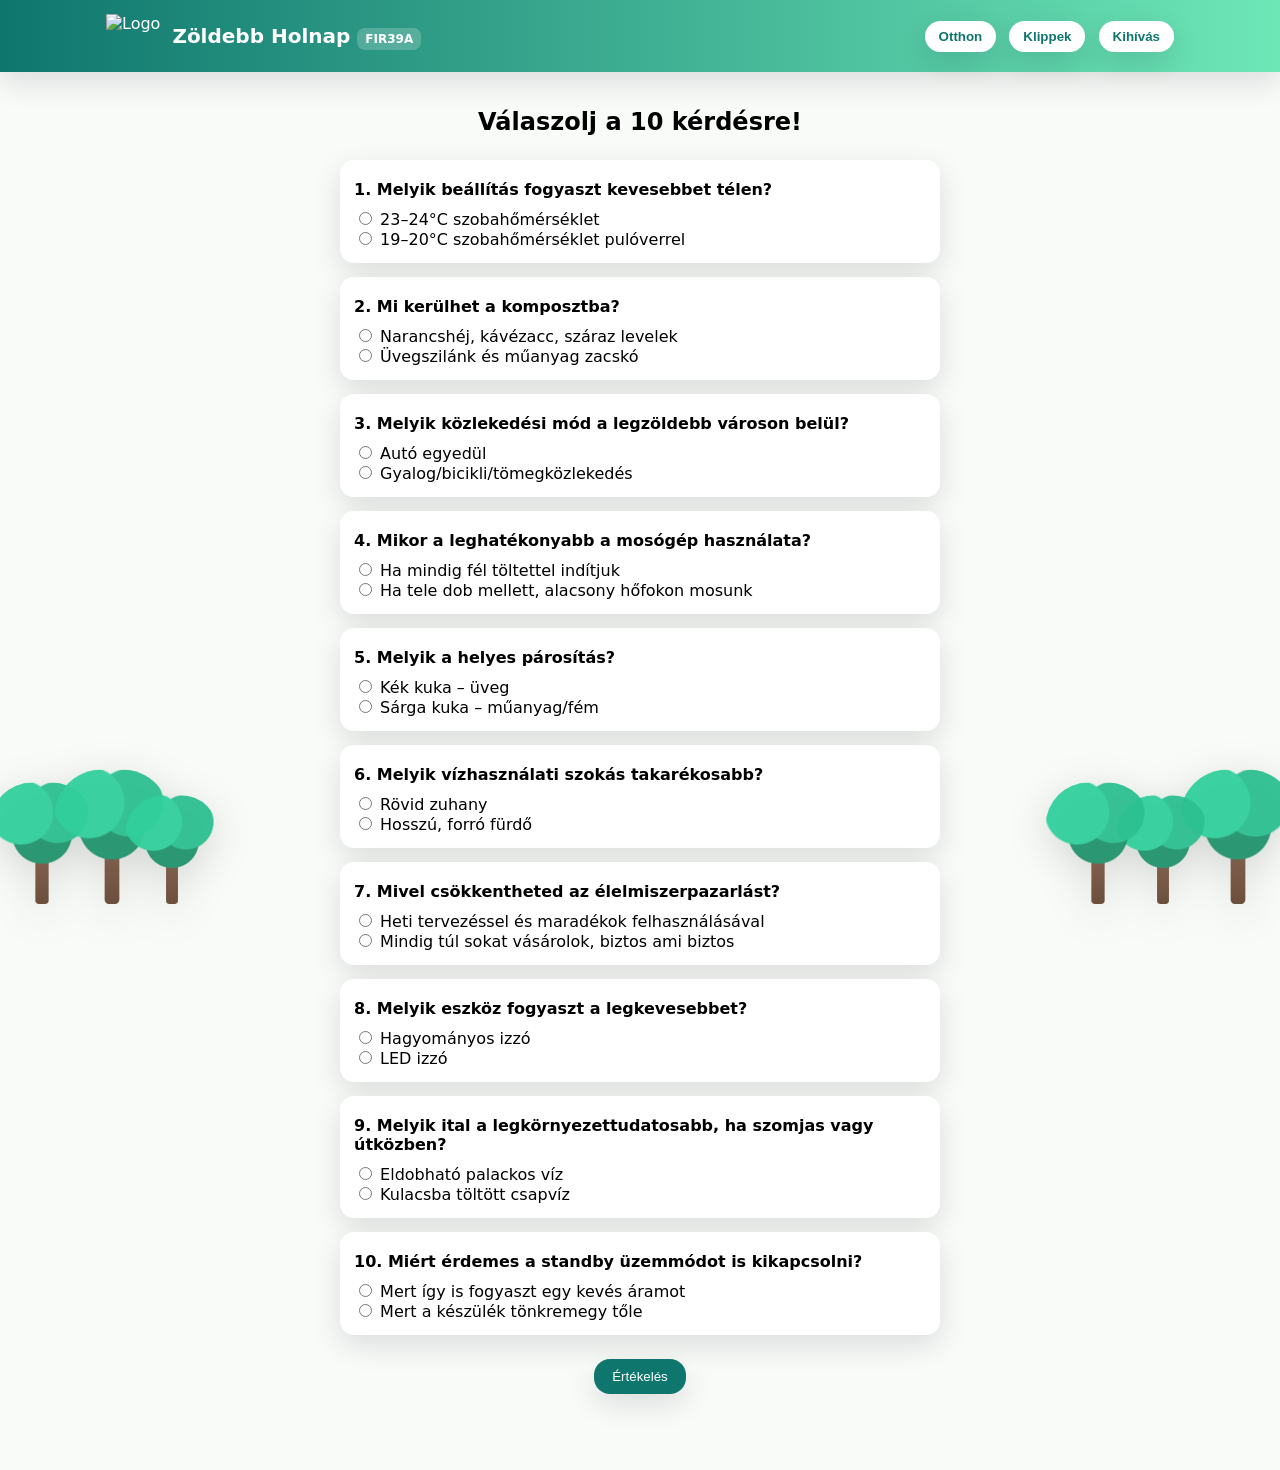
==== quiz.html @ bc2c3e6f "Add files via upload" ====
<!DOCTYPE html>
<html lang="hu">
<head>
  <meta charset="UTF-8">
  <meta name="viewport" content="width=device-width, initial-scale=1.0">
  <title>Kihívás – Zöldebb Holnap</title>
  <link rel="stylesheet" href="index.css">
</head>
<body>

<div class="bg-decor left">
  <div class="tree t1" style="left:20px;">
    <div class="trunk"></div><div class="crown"></div>
  </div>
  <div class="tree t2" style="left:90px;">
    <div class="trunk"></div><div class="crown"></div>
  </div>
  <div class="tree t3" style="left:150px;">
    <div class="trunk"></div><div class="crown"></div>
  </div>
</div>

<div class="bg-decor right">
  <div class="tree t2" style="right:20px;">
    <div class="trunk"></div><div class="crown"></div>
  </div>
  <div class="tree t3" style="right:95px;">
    <div class="trunk"></div><div class="crown"></div>
  </div>
  <div class="tree t1" style="right:160px;">
    <div class="trunk"></div><div class="crown"></div>
  </div>
</div>
<header>
  <div class="nav">
    <div class="logo">
      <img src="images/hero.svg" alt="Logo">
      <h1>Zöldebb Holnap <span class="badge">FIR39A</span></h1>
    </div>
    <nav>
      <a href="index.html"><button class="btn">Otthon</button></a>
      <a href="videos.html"><button class="btn">Klippek</button></a>
      <a href="quiz.html"><button class="btn">Kihívás</button></a>
    </nav>
  </div>
</header>

<main class="container quiz-wrap">
  <form class="quiz" id="quizForm">
    <h2 class="center">Válaszolj a 10 kérdésre!</h2>

    <div class="q">
      <h4>1. Melyik beállítás fogyaszt kevesebbet télen?</h4>
      <label><input type="radio" name="q1" value="a"> 23–24°C szobahőmérséklet</label><br>
      <label><input type="radio" name="q1" value="b"> 19–20°C szobahőmérséklet pulóverrel</label>
    </div>

    <div class="q">
      <h4>2. Mi kerülhet a komposztba?</h4>
      <label><input type="radio" name="q2" value="a"> Narancshéj, kávézacc, száraz levelek</label><br>
      <label><input type="radio" name="q2" value="b"> Üvegszilánk és műanyag zacskó</label>
    </div>

    <div class="q">
      <h4>3. Melyik közlekedési mód a legzöldebb városon belül?</h4>
      <label><input type="radio" name="q3" value="a"> Autó egyedül</label><br>
      <label><input type="radio" name="q3" value="b"> Gyalog/bicikli/tömegközlekedés</label>
    </div>

    <div class="q">
      <h4>4. Mikor a leghatékonyabb a mosógép használata?</h4>
      <label><input type="radio" name="q4" value="a"> Ha mindig fél töltettel indítjuk</label><br>
      <label><input type="radio" name="q4" value="b"> Ha tele dob mellett, alacsony hőfokon mosunk</label>
    </div>

    <div class="q">
      <h4>5. Melyik a helyes párosítás?</h4>
      <label><input type="radio" name="q5" value="a"> Kék kuka – üveg</label><br>
      <label><input type="radio" name="q5" value="b"> Sárga kuka – műanyag/fém</label>
    </div>

    <div class="q">
      <h4>6. Melyik vízhasználati szokás takarékosabb?</h4>
      <label><input type="radio" name="q6" value="a"> Rövid zuhany</label><br>
      <label><input type="radio" name="q6" value="b"> Hosszú, forró fürdő</label>
    </div>

    <div class="q">
      <h4>7. Mivel csökkentheted az élelmiszerpazarlást?</h4>
      <label><input type="radio" name="q7" value="a"> Heti tervezéssel és maradékok felhasználásával</label><br>
      <label><input type="radio" name="q7" value="b"> Mindig túl sokat vásárolok, biztos ami biztos</label>
    </div>

    <div class="q">
      <h4>8. Melyik eszköz fogyaszt a legkevesebbet?</h4>
      <label><input type="radio" name="q8" value="a"> Hagyományos izzó</label><br>
      <label><input type="radio" name="q8" value="b"> LED izzó</label>
    </div>

    <div class="q">
      <h4>9. Melyik ital a legkörnyezettudatosabb, ha szomjas vagy útközben?</h4>
      <label><input type="radio" name="q9" value="a"> Eldobható palackos víz</label><br>
      <label><input type="radio" name="q9" value="b"> Kulacsba töltött csapvíz</label>
    </div>

    <div class="q">
      <h4>10. Miért érdemes a standby üzemmódot is kikapcsolni?</h4>
      <label><input type="radio" name="q10" value="a"> Mert így is fogyaszt egy kevés áramot</label><br>
      <label><input type="radio" name="q10" value="b"> Mert a készülék tönkremegy tőle</label>
    </div>

    <div class="actions">
      <button class="primary" type="submit">Értékelés</button>
    </div>

    <p class="center" id="result"></p>
  </form>
</main>
<script src="index.js"></script>
</body>
</html>
---- index.css ----
*{box-sizing:border-box}
:root{
  --bg:#f8fbf8;
  --card:#ffffff;
  --accent1:#0f766e;
  --accent2:#2dd4bf;
  --text:#0b1732;
  --muted:#5b6b7a;
  --shadow:0 10px 30px rgba(2,6,23,.12);
}
html,body{margin:0;padding:0;font-family:Inter,system-ui,Segoe UI,Roboto,Arial,sans-serif;background:var(--bg)}
header{background:linear-gradient(90deg,var(--accent1),#6ee7b7);color:#fff;position:sticky;top:0;z-index:10;box-shadow:var(--shadow)}
.nav{max-width:1100px;margin:0 auto;display:flex;align-items:center;justify-content:space-between;padding:14px 16px}
.logo{display:flex;align-items:center;gap:12px}
.logo img{height:44px}
.logo h1{font-size:20px;margin:0}
.badge{font-size:12px;background:rgba(255,255,255,.2);padding:4px 8px;border-radius:8px}
nav .btn{appearance:none;border:none;border-radius:20px;padding:8px 14px;background:#fff;color:var(--accent1);font-weight:700;margin-left:8px;cursor:pointer;box-shadow:var(--shadow);transition:transform .05s ease}
nav .btn:active{transform:scale(0.98)}
.container{max-width:1100px;margin:30px auto;padding:0 16px;position:relative;z-index:1}
.grid{display:grid;grid-template-columns:1fr 1fr;gap:24px;align-items:center}
.card{background:var(--card);border-radius:16px;padding:18px;box-shadow:var(--shadow)}
.card img{max-width:100%;border-radius:12px;display:block}
h2{margin:6px 0 10px 0}
p{color:var(--text);line-height:1.6}
.small{color:var(--muted);font-size:14px}

/* Kvíz */
.quiz-wrap{display:flex;justify-content:center}
.quiz{width:600px;max-width:100%;display:flex;flex-direction:column;gap:14px}
.q{background:#fff;border-radius:14px;padding:14px;box-shadow:var(--shadow)}
.q h4{margin:6px 0 10px 0}
.actions{display:flex;justify-content:center;margin-top:10px}
.primary{background:var(--accent1);color:#fff;border:none;border-radius:16px;padding:10px 18px;cursor:pointer;box-shadow:var(--shadow)}
.center{text-align:center}
.badge-id{font-weight:700;background:#fff;color:var(--accent1);padding:2px 8px;border-radius:10px;margin-left:8px}

@media (max-width:900px){ .grid{grid-template-columns:1fr;} }

/* Konfetti + szomorú modal (kvízhez) */
.confetti{position:fixed;top:-10px;width:10px;height:14px;opacity:.9;border-radius:2px;animation:fall linear forwards}
@keyframes fall{to{transform:translate3d(var(--x,0),110vh,0) rotate(720deg);opacity:1}}
.overlay{position:fixed;inset:0;background:rgba(0,0,0,.5);display:flex;align-items:center;justify-content:center;z-index:50}
.modal{background:#fff;border-radius:16px;box-shadow:var(--shadow);padding:24px;text-align:center;max-width:360px}
.modal .face{font-size:64px;margin-bottom:8px}
.close-btn{margin-top:10px}

/* === Mozgó háttérfák (bal/jobb oldal) === */
.bg-decor{
  position:fixed;
  bottom:-4px;
  width:260px;
  height:45vh;
  pointer-events:none;   /* ne legyen kattintható */
  z-index:0;             /* a tartalom alatt marad */
  filter: drop-shadow(0 10px 20px rgba(0,0,0,.15));
}
.bg-decor.left{left:-20px}
.bg-decor.right{right:-20px}

.tree{
  position:absolute;
  bottom:0;
  width:84px; height:150px;
  transform-origin:50% 100%;
  animation: sway 6s ease-in-out infinite, bob 8s ease-in-out infinite alternate;
  opacity:.95;
}
.tree .trunk{
  position:absolute; bottom:0; left:50%; transform:translateX(-50%);
  width:14px; height:50px; border-radius:4px;
  background:linear-gradient(#7b5a46,#654532);
}
.tree .crown{
  position:absolute; bottom:38px; left:50%; transform:translateX(-50%);
  width:110px; height:90px; border-radius:70px;
  background:
    radial-gradient(circle at 30% 35%, #2bd19b 0 34%, transparent 36%),
    radial-gradient(circle at 65% 35%, #26c18e 0 34%, transparent 36%),
    radial-gradient(circle at 50% 60%, #1e946c 0 40%, transparent 42%);
  filter:saturate(0.95);
}

/* különböző méretek/ütemezések */
.t1{ transform:translateY(0) scale(0.95); animation-duration: 7s, 9s; }
.t2{ transform:translateY(0) scale(1.05); animation-duration: 6.5s, 8s; }
.t3{ transform:translateY(0) scale(0.85); animation-duration: 7.5s, 10s; }

@keyframes sway{
  0%,100%{ transform: translateY(0) rotate(-2.2deg) }
  50%    { transform: translateY(0) rotate( 2.2deg) }
}
@keyframes bob{
  0%  { transform: translateY(-2px) }
  100%{ transform: translateY(2px) }
}
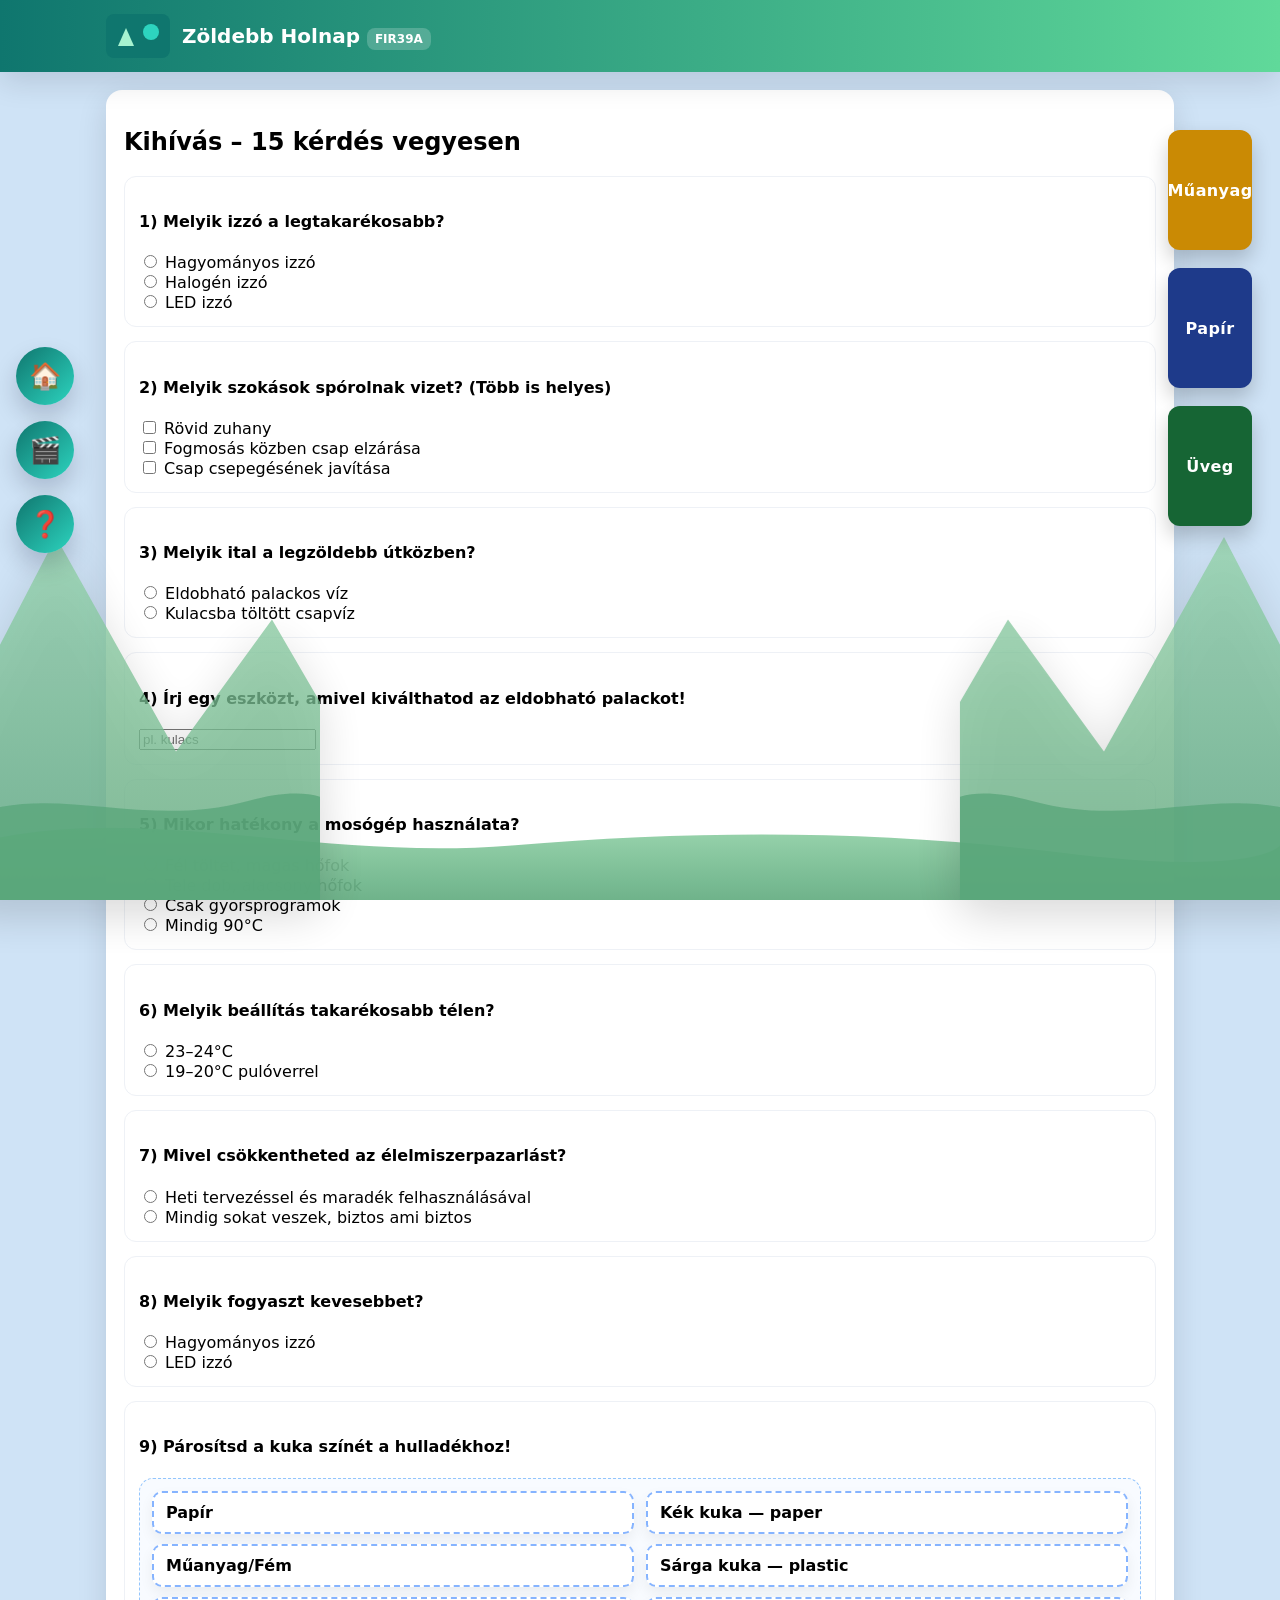
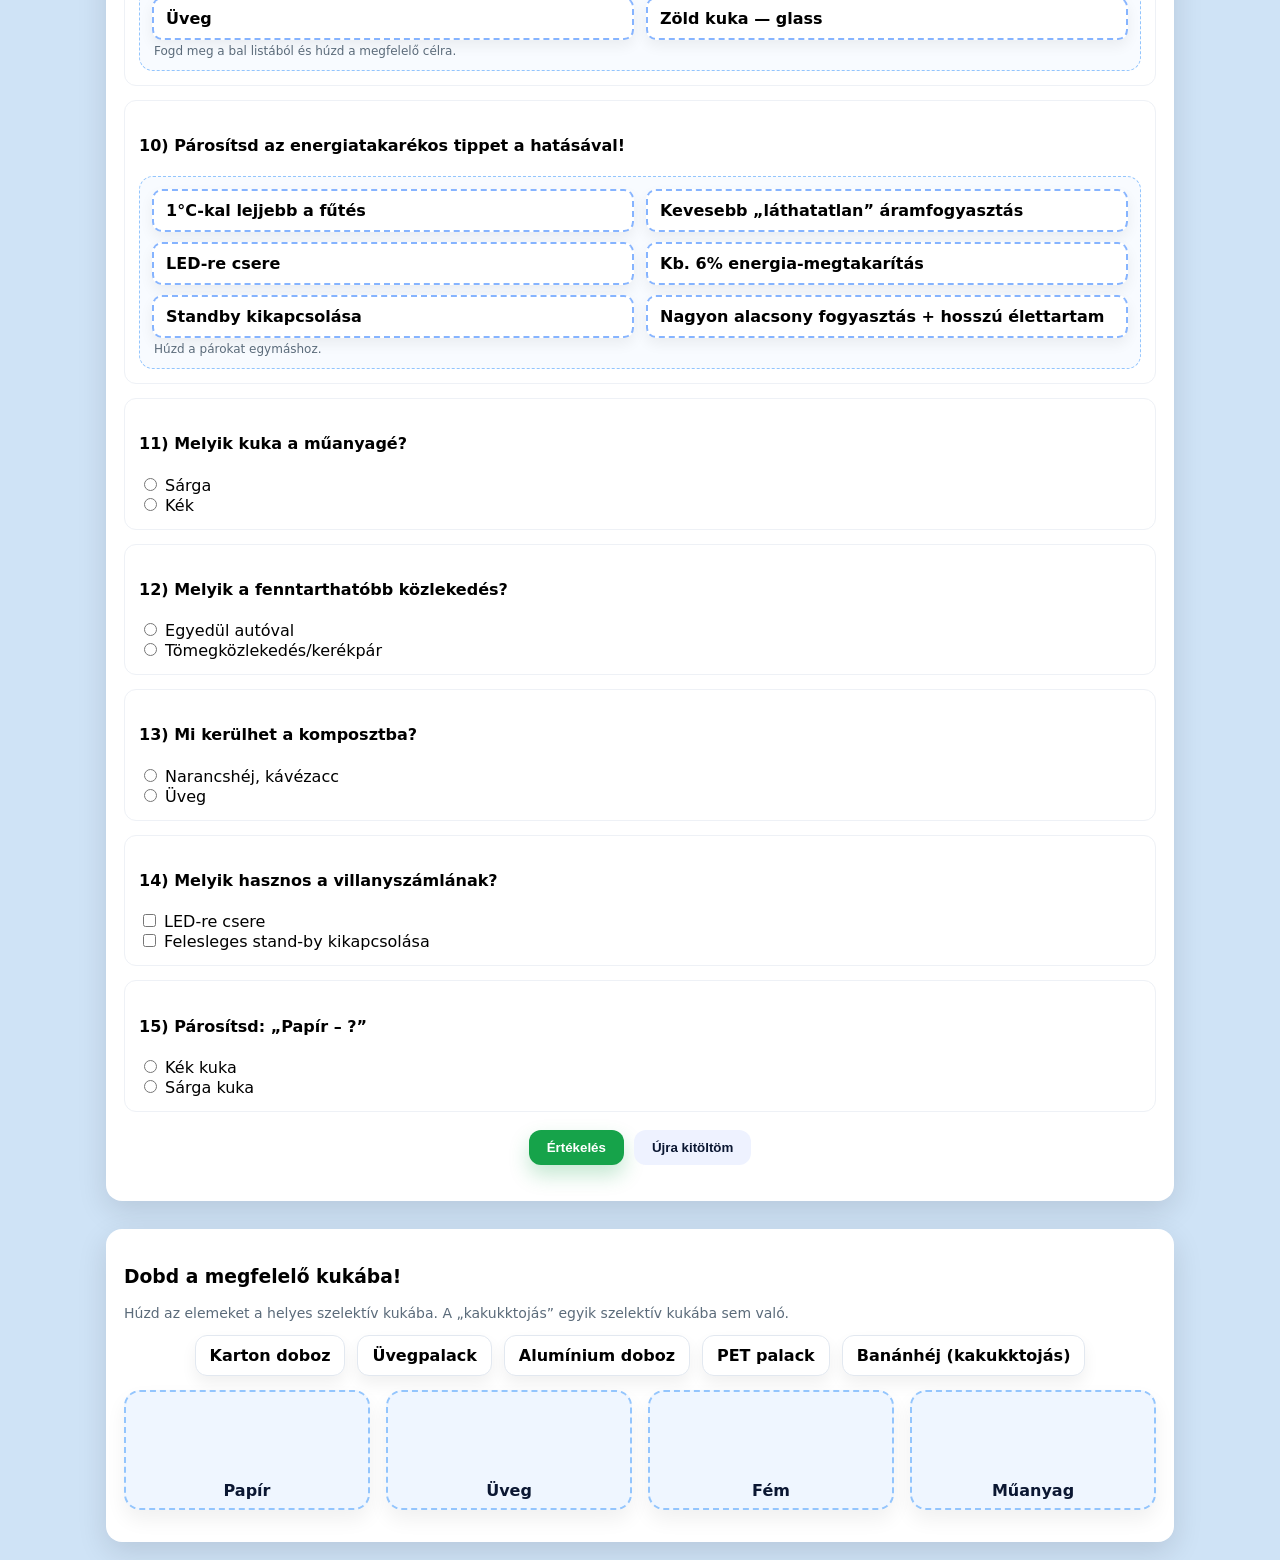
==== commit 8af56579: "quiz.html" ====
--- a/quiz.html
+++ b/quiz.html
@@ -1,121 +1,559 @@
 <!DOCTYPE html>
 <html lang="hu">
 <head>
-  <meta charset="UTF-8">
-  <meta name="viewport" content="width=device-width, initial-scale=1.0">
+  <meta charset="UTF-8" />
+  <meta name="viewport" content="width=device-width, initial-scale=1.0"/>
   <title>Kihívás – Zöldebb Holnap</title>
-  <link rel="stylesheet" href="index.css">
+  <link rel="stylesheet" href="index.css" />
+  <style>
+    /* ——— Oldalspecifikus stílusok ——— */
+    .quiz-wrap{max-width:1100px;margin:18px auto;padding:0 16px}
+    .quiz{background:#fff;border-radius:16px;box-shadow:0 10px 30px rgba(2,6,23,.12);padding:18px}
+    .q{padding:14px;border:1px solid #eef1f6;border-radius:12px;margin:14px 0}
+    .actions{display:flex;gap:10px;justify-content:center;margin:18px 0;flex-wrap:wrap}
+    .primary,.ghost{appearance:none;border:none;border-radius:12px;padding:10px 18px;font-weight:800;cursor:pointer}
+    .primary{background:#16a34a;color:#fff;box-shadow:0 10px 20px rgba(22,163,74,.25)}
+    .ghost{background:#eef2ff;color:#0b1732}
+    #result{font-weight:800;text-align:center}
+
+    /* Game */
+    .game{margin-top:28px}
+    .items{display:flex;gap:12px;flex-wrap:wrap;justify-content:center}
+    .item{user-select:none;background:#fff;border-radius:12px;border:1px solid #e2e8f0;padding:10px 14px;box-shadow:0 8px 16px rgba(2,6,23,.06);cursor:grab;font-weight:700}
+    .item.dragging{opacity:.6}
+    .binsRow{display:flex;gap:16px;justify-content:space-between;margin-top:14px}
+    .dropbin{flex:1;min-height:120px;border-radius:16px;background:#eff6ff;border:2px dashed #93c5fd;display:flex;align-items:center;justify-content:center;position:relative;box-shadow:0 10px 20px rgba(0,0,0,.06)}
+    .dropbin.correct{background:#ecfdf5;border-color:#34d399}
+    .dropbin.wrong{animation:sh 0.25s ease}
+    @keyframes sh{0%,100%{transform:translateX(0)}25%{transform:translateX(-6px)}75%{transform:translateX(6px)}}
+    .dropbin .label{position:absolute;bottom:8px;left:50%;transform:translateX(-50%);font-weight:800;color:#0b1732}
+
+    .side-bins .bin{width:84px;height:120px;border-radius:12px;display:flex;align-items:center;justify-content:center;color:#fff;font-weight:900;box-shadow:0 10px 20px rgba(0,0,0,.2)}
+    .bin.paper{background:#1e3a8a}.bin.glass{background:#166534}.bin.metal{background:#374151}.bin.plastic{background:#ca8a04}
+    .side-bins{position:fixed;top:130px;bottom:24px;width:100px;display:flex;flex-direction:column;gap:18px;pointer-events:none;z-index:0}
+    .side-bins.left{left:12px}.side-bins.right{right:12px}
+
+    /* Overlay feedback */
+    .overlay{position:fixed;inset:0;display:none;place-items:center;background:rgba(2,6,23,.5);z-index:9999}
+    .overlay.show{display:grid}
+    .modal{background:#fff;border-radius:16px;box-shadow:0 20px 60px rgba(2,6,23,.35);padding:24px;max-width:420px;text-align:center}
+    .icon{font-size:64px;line-height:1}
+    .ok{color:#16a34a}.sad{color:#b91c1c}.wow{color:#eab308}
+    .modal h3{margin:10px 0 4px 0}
+    .modal p{margin:0 0 10px 0}
+    .modal .btns{display:flex;gap:10px;justify-content:center;margin-top:8px;flex-wrap:wrap}
+    .btn{appearance:none;border:none;border-radius:12px;padding:10px 16px;font-weight:800;cursor:pointer}
+    .btn.primary{background:#16a34a;color:#fff}
+    .btn.ghost{background:#eef2ff;color:#0b1732}
+
+    /* Confetti */
+    .particle{position:fixed;width:8px;height:8px;background:#16a34a;border-radius:2px;animation:fly 1s ease-out forwards}
+    @keyframes fly{ 0%{transform:translate(0,0);opacity:1} 100%{transform:translate(var(--tx,0), -260px) rotate(340deg);opacity:0} }
+
+    /* Mobilbarát tördelés */
+    @media (max-width: 640px){
+      .binsRow{flex-wrap:wrap;gap:10px}
+      .dropbin{min-height:90px;flex:1 1 calc(50% - 10px)}
+      .actions .primary,.actions .ghost{width:100%}
+      .q label{display:block;padding:8px 6px}
+      .q input{transform:scale(1.2);margin-right:8px}
+    }
+  </style>
 </head>
 <body>
-
-<div class="bg-decor left">
-  <div class="tree t1" style="left:20px;">
-    <div class="trunk"></div><div class="crown"></div>
+  <!-- BAL OLDALI IKONOS MENÜ -->
+  <aside class="side-nav">
+    <a href="index.html"  class="nav-btn" title="Otthon">🏠<span>Otthon</span></a>
+    <a href="videos.html" class="nav-btn" title="Klippek">🎬<span>Klippek</span></a>
+    <a href="quiz.html"   class="nav-btn" title="Kihívás">❓<span>Kihívás</span></a>
+  </aside>
+
+  <div class="mountain-band">
+    <svg viewBox="0 0 1200 300" xmlns="http://www.w3.org/2000/svg" preserveAspectRatio="none">
+      <defs>
+        <linearGradient id="bandG" x1="0" x2="0" y1="0" y2="1">
+          <stop offset="0%" style="stop-color:var(--mntLight)"/>
+          <stop offset="100%" style="stop-color:var(--mntDark)"/>
+        </linearGradient>
+      </defs>
+      <path d="M0 220 C 150 180, 300 250, 480 230 S 820 210, 1000 240 S 1200 230, 1200 230 L 1200 320 L 0 320 Z" fill="url(#bandG)" opacity=".95"/>
+    </svg>
   </div>
-  <div class="tree t2" style="left:90px;">
-    <div class="trunk"></div><div class="crown"></div>
+  <div class="mountains left">
+    <svg viewBox="0 0 300 300" xmlns="http://www.w3.org/2000/svg" preserveAspectRatio="none">
+      <defs>
+        <linearGradient id="mntG1" x1="0" x2="0" y1="0" y2="1">
+          <stop offset="0%" style="stop-color:var(--mntLight)"/>
+          <stop offset="100%" style="stop-color:var(--mntDark)"/>
+        </linearGradient>
+      </defs>
+      <path d="M-20 220 L80 80 L180 210 L260 130 L340 230 L340 320 L-20 320 Z" fill="url(#mntG1)" opacity=".8"/>
+      <path d="M-20 260 C60 220, 140 260, 240 240 S340 270, 340 320 L-20 320 Z" fill="var(--mntDark)" opacity=".92"/>
+    </svg>
   </div>
-  <div class="tree t3" style="left:150px;">
-    <div class="trunk"></div><div class="crown"></div>
+  <div class="mountains right">
+    <svg viewBox="0 0 300 300" xmlns="http://www.w3.org/2000/svg" preserveAspectRatio="none">
+      <defs>
+        <linearGradient id="mntG1" x1="0" x2="0" y1="0" y2="1">
+          <stop offset="0%" style="stop-color:var(--mntLight)"/>
+          <stop offset="100%" style="stop-color:var(--mntDark)"/>
+        </linearGradient>
+      </defs>
+      <path d="M-20 220 L80 80 L180 210 L260 130 L340 230 L340 320 L-20 320 Z" fill="url(#mntG1)" opacity=".8"/>
+      <path d="M-20 260 C60 220, 140 260, 240 240 S340 270, 340 320 L-20 320 Z" fill="var(--mntDark)" opacity=".92"/>
+    </svg>
   </div>
-</div>
-
-<div class="bg-decor right">
-  <div class="tree t2" style="right:20px;">
-    <div class="trunk"></div><div class="crown"></div>
+
+  <header>
+    <div class="nav">
+      <div class="logo"><img src="images/hero.svg" alt="Logo"><h1>Zöldebb Holnap <span class="badge">FIR39A</span></h1></div>
+      <nav><a href="index.html"><button class="btn">Otthon</button></a><a href="videos.html"><button class="btn">Klippek</button></a><a href="quiz.html"><button class="btn">Kihívás</button></a></nav>
+    </div>
+  </header>
+
+  <div class="side-bins right">
+    <div class="bin plastic">Műanyag</div>
+    <div class="bin paper">Papír</div>
+    <div class="bin glass">Üveg</div>
   </div>
-  <div class="tree t3" style="right:95px;">
-    <div class="trunk"></div><div class="crown"></div>
+
+  <main class="quiz-wrap">
+    <form class="quiz" id="quizForm">
+      <h2 class="center">Kihívás – 15 kérdés vegyesen</h2>
+
+      <div class="q">
+        <h4>1) Melyik izzó a legtakarékosabb?</h4>
+        <label><input type="radio" name="q1" value="a"> Hagyományos izzó</label><br>
+        <label><input type="radio" name="q1" value="b"> Halogén izzó</label><br>
+        <label><input type="radio" name="q1" value="c"> LED izzó</label>
+      </div>
+
+      <div class="q">
+        <h4>2) Melyik szokások spórolnak vizet? (Több is helyes)</h4>
+        <label><input type="checkbox" name="q2" value="a"> Rövid zuhany</label><br>
+        <label><input type="checkbox" name="q2" value="b"> Fogmosás közben csap elzárása</label><br>
+        <label><input type="checkbox" name="q2" value="c"> Csap csepegésének javítása</label>
+      </div>
+
+      <div class="q">
+        <h4>3) Melyik ital a legzöldebb útközben?</h4>
+        <label><input type="radio" name="q3" value="a"> Eldobható palackos víz</label><br>
+        <label><input type="radio" name="q3" value="b"> Kulacsba töltött csapvíz</label>
+      </div>
+
+      <div class="q">
+        <h4>4) Írj egy eszközt, amivel kiválthatod az eldobható palackot!</h4>
+        <input type="text" name="q4" placeholder="pl. kulacs">
+      </div>
+
+      <div class="q">
+        <h4>5) Mikor hatékony a mosógép használata?</h4>
+        <label><input type="radio" name="q5" value="a"> Fél töltet, magas hőfok</label><br>
+        <label><input type="radio" name="q5" value="b"> Tele dob, alacsony hőfok</label><br>
+        <label><input type="radio" name="q5" value="c"> Csak gyorsprogramok</label><br>
+        <label><input type="radio" name="q5" value="d"> Mindig 90°C</label>
+      </div>
+
+      <div class="q"><h4>6) Melyik beállítás takarékosabb télen?</h4>
+        <label><input type="radio" name="q6" value="a"> 23–24°C</label><br>
+        <label><input type="radio" name="q6" value="b"> 19–20°C pulóverrel</label></div>
+
+      <div class="q"><h4>7) Mivel csökkentheted az élelmiszerpazarlást?</h4>
+        <label><input type="radio" name="q7" value="a"> Heti tervezéssel és maradék felhasználásával</label><br>
+        <label><input type="radio" name="q7" value="b"> Mindig sokat veszek, biztos ami biztos</label></div>
+
+      <div class="q"><h4>8) Melyik fogyaszt kevesebbet?</h4>
+        <label><input type="radio" name="q8" value="a"> Hagyományos izzó</label><br>
+        <label><input type="radio" name="q8" value="b"> LED izzó</label></div>
+
+      <!-- 9) Párosítós: kuka színek -->
+      <div class="q">
+        <h4>9) Párosítsd a kuka színét a hulladékhoz!</h4>
+        <div class="match-wrap" id="match1">
+          <div class="match-cols">
+            <div class="match-list left">
+              <div class="match-item" draggable="true" data-key="paper">Papír</div>
+              <div class="match-item" draggable="true" data-key="plastic">Műanyag/Fém</div>
+              <div class="match-item" draggable="true" data-key="glass">Üveg</div>
+            </div>
+            <div class="match-list right">
+              <div class="match-target" data-accept="paper">Kék kuka — paper</div>
+              <div class="match-target" data-accept="plastic">Sárga kuka — plastic</div>
+              <div class="match-target" data-accept="glass">Zöld kuka — glass</div>
+            </div>
+          </div>
+          <div class="match-hint">Fogd meg a bal listából és húzd a megfelelő célra.</div>
+        </div>
+      </div>
+
+      <!-- 10) Párosítós: energiatippek hatása -->
+      <div class="q">
+        <h4>10) Párosítsd az energiatakarékos tippet a hatásával!</h4>
+        <div class="match-wrap" id="match2">
+          <div class="match-cols">
+            <div class="match-list left">
+              <div class="match-item" draggable="true" data-key="temp">1°C-kal lejjebb a fűtés</div>
+              <div class="match-item" draggable="true" data-key="led">LED-re csere</div>
+              <div class="match-item" draggable="true" data-key="standby">Standby kikapcsolása</div>
+            </div>
+            <div class="match-list right">
+              <div class="match-target" data-accept="standby">Kevesebb „láthatatlan” áramfogyasztás</div>
+              <div class="match-target" data-accept="temp">Kb. 6% energia-megtakarítás</div>
+              <div class="match-target" data-accept="led">Nagyon alacsony fogyasztás + hosszú élettartam</div>
+            </div>
+          </div>
+          <div class="match-hint">Húzd a párokat egymáshoz.</div>
+        </div>
+      </div>
+
+      <div class="q"><h4>11) Melyik kuka a műanyagé?</h4>
+        <label><input type="radio" name="q9" value="a"> Sárga</label><br>
+        <label><input type="radio" name="q9" value="b"> Kék</label></div>
+
+      <div class="q"><h4>12) Melyik a fenntarthatóbb közlekedés?</h4>
+        <label><input type="radio" name="q10" value="a"> Egyedül autóval</label><br>
+        <label><input type="radio" name="q10" value="b"> Tömegközlekedés/kerékpár</label></div>
+
+      <div class="q"><h4>13) Mi kerülhet a komposztba?</h4>
+        <label><input type="radio" name="q11" value="a"> Narancshéj, kávézacc</label><br>
+        <label><input type="radio" name="q11" value="b"> Üveg</label></div>
+
+      <div class="q"><h4>14) Melyik hasznos a villanyszámlának?</h4>
+        <label><input type="checkbox" name="q12" value="a"> LED-re csere</label><br>
+        <label><input type="checkbox" name="q12" value="b"> Felesleges stand-by kikapcsolása</label></div>
+
+      <div class="q"><h4>15) Párosítsd: „Papír – ?”</h4>
+        <label><input type="radio" name="q13" value="a"> Kék kuka</label><br>
+        <label><input type="radio" name="q13" value="b"> Sárga kuka</label></div>
+
+      <div class="actions">
+        <button class="primary" type="submit">Értékelés</button>
+        <button class="ghost" type="button" id="resetBtn">Újra kitöltöm</button>
+      </div>
+      <p id="result"></p>
+    </form>
+
+    <!-- Drag & drop játék -->
+    <div class="game card">
+      <h3>Dobd a megfelelő kukába!</h3>
+      <p class="small">Húzd az elemeket a helyes szelektív kukába. A „kakukktojás” egyik szelektív kukába sem való.</p>
+      <div class="items" id="items">
+        <div class="item" draggable="true" data-type="papir">Karton doboz</div>
+        <div class="item" draggable="true" data-type="uveg">Üvegpalack</div>
+        <div class="item" draggable="true" data-type="fem">Alumínium doboz</div>
+        <div class="item" draggable="true" data-type="muanyag">PET palack</div>
+        <div class="item" draggable="true" data-type="kakukk">Banánhéj (kakukktojás)</div>
+      </div>
+      <div class="binsRow">
+        <div class="dropbin" data-accept="papir"><div class="label">Papír</div></div>
+        <div class="dropbin" data-accept="uveg"><div class="label">Üveg</div></div>
+        <div class="dropbin" data-accept="fem"><div class="label">Fém</div></div>
+        <div class="dropbin" data-accept="muanyag"><div class="label">Műanyag</div></div>
+      </div>
+      <p id="gameMsg" class="small"></p>
+    </div>
+  </main>
+
+  <!-- Feedback overlay -->
+  <div class="overlay" id="overlay">
+    <div class="modal" role="dialog" aria-modal="true" aria-labelledby="fbTitle">
+      <div id="fbIcon" class="icon">🙂</div>
+      <h3 id="fbTitle">Visszajelzés</h3>
+      <p id="fbText">Szöveges üzenet</p>
+      <div class="btns">
+        <button class="btn primary" id="fbOk">OK</button>
+        <button class="btn ghost" id="fbRetry">Újra kitöltöm</button>
+      </div>
+    </div>
   </div>
-  <div class="tree t1" style="right:160px;">
-    <div class="trunk"></div><div class="crown"></div>
-  </div>
-</div>
-<header>
-  <div class="nav">
-    <div class="logo">
-      <img src="images/hero.svg" alt="Logo">
-      <h1>Zöldebb Holnap <span class="badge">FIR39A</span></h1>
-    </div>
-    <nav>
-      <a href="index.html"><button class="btn">Otthon</button></a>
-      <a href="videos.html"><button class="btn">Klippek</button></a>
-      <a href="quiz.html"><button class="btn">Kihívás</button></a>
-    </nav>
-  </div>
-</header>
-
-<main class="container quiz-wrap">
-  <form class="quiz" id="quizForm">
-    <h2 class="center">Válaszolj a 10 kérdésre!</h2>
-
-    <div class="q">
-      <h4>1. Melyik beállítás fogyaszt kevesebbet télen?</h4>
-      <label><input type="radio" name="q1" value="a"> 23–24°C szobahőmérséklet</label><br>
-      <label><input type="radio" name="q1" value="b"> 19–20°C szobahőmérséklet pulóverrel</label>
-    </div>
-
-    <div class="q">
-      <h4>2. Mi kerülhet a komposztba?</h4>
-      <label><input type="radio" name="q2" value="a"> Narancshéj, kávézacc, száraz levelek</label><br>
-      <label><input type="radio" name="q2" value="b"> Üvegszilánk és műanyag zacskó</label>
-    </div>
-
-    <div class="q">
-      <h4>3. Melyik közlekedési mód a legzöldebb városon belül?</h4>
-      <label><input type="radio" name="q3" value="a"> Autó egyedül</label><br>
-      <label><input type="radio" name="q3" value="b"> Gyalog/bicikli/tömegközlekedés</label>
-    </div>
-
-    <div class="q">
-      <h4>4. Mikor a leghatékonyabb a mosógép használata?</h4>
-      <label><input type="radio" name="q4" value="a"> Ha mindig fél töltettel indítjuk</label><br>
-      <label><input type="radio" name="q4" value="b"> Ha tele dob mellett, alacsony hőfokon mosunk</label>
-    </div>
-
-    <div class="q">
-      <h4>5. Melyik a helyes párosítás?</h4>
-      <label><input type="radio" name="q5" value="a"> Kék kuka – üveg</label><br>
-      <label><input type="radio" name="q5" value="b"> Sárga kuka – műanyag/fém</label>
-    </div>
-
-    <div class="q">
-      <h4>6. Melyik vízhasználati szokás takarékosabb?</h4>
-      <label><input type="radio" name="q6" value="a"> Rövid zuhany</label><br>
-      <label><input type="radio" name="q6" value="b"> Hosszú, forró fürdő</label>
-    </div>
-
-    <div class="q">
-      <h4>7. Mivel csökkentheted az élelmiszerpazarlást?</h4>
-      <label><input type="radio" name="q7" value="a"> Heti tervezéssel és maradékok felhasználásával</label><br>
-      <label><input type="radio" name="q7" value="b"> Mindig túl sokat vásárolok, biztos ami biztos</label>
-    </div>
-
-    <div class="q">
-      <h4>8. Melyik eszköz fogyaszt a legkevesebbet?</h4>
-      <label><input type="radio" name="q8" value="a"> Hagyományos izzó</label><br>
-      <label><input type="radio" name="q8" value="b"> LED izzó</label>
-    </div>
-
-    <div class="q">
-      <h4>9. Melyik ital a legkörnyezettudatosabb, ha szomjas vagy útközben?</h4>
-      <label><input type="radio" name="q9" value="a"> Eldobható palackos víz</label><br>
-      <label><input type="radio" name="q9" value="b"> Kulacsba töltött csapvíz</label>
-    </div>
-
-    <div class="q">
-      <h4>10. Miért érdemes a standby üzemmódot is kikapcsolni?</h4>
-      <label><input type="radio" name="q10" value="a"> Mert így is fogyaszt egy kevés áramot</label><br>
-      <label><input type="radio" name="q10" value="b"> Mert a készülék tönkremegy tőle</label>
-    </div>
-
-    <div class="actions">
-      <button class="primary" type="submit">Értékelés</button>
-    </div>
-
-    <p class="center" id="result"></p>
-  </form>
-</main>
-<script src="index.js"></script>
+
+  <!-- ——— Logika ——— -->
+  <script>
+  // --- Értékelés + overlay/hang/konfetti ---
+  (function(){
+    const form = document.getElementById('quizForm');
+    const resultEl = document.getElementById('result');
+    const overlay = document.getElementById('overlay');
+    const fbIcon = document.getElementById('fbIcon');
+    const fbTitle = document.getElementById('fbTitle');
+    const fbText = document.getElementById('fbText');
+    const fbOk = document.getElementById('fbOk');
+    const fbRetry = document.getElementById('fbRetry');
+    const resetBtn = document.getElementById('resetBtn');
+
+    const successS = new Audio('music/success.wav');
+    const failS    = new Audio('music/fail.wav');
+    successS.volume = .6; failS.volume = .6;
+
+    form.addEventListener('submit', function(e){
+      e.preventDefault();
+      let score=0;
+      const ok = {
+        q1:'c', q3:'b', q4:'kulacs', q5:'b', q6:'b', q7:'a', q8:'b',
+        q9:'a', q10:'b', q11:'a', q12:['a','b'], q13:'a'
+      };
+
+      // szabad szöveg
+      if(new RegExp(ok.q4,'i').test(this.q4.value||'')) score++;
+
+      // single choice
+      ['q1','q3','q5','q6','q7','q8','q9','q10','q11','q13'].forEach(k=>{
+        const v = (this[k]?.value)||'';
+        if(v===ok[k]) score++;
+      });
+
+      // checkbox
+      const vals12=[...this.querySelectorAll('input[name="q12"]:checked')].map(i=>i.value);
+      if(ok.q12.every(v=>vals12.includes(v)) && vals12.length===ok.q12.length) score++;
+
+      // multi (q2)
+      const vals2=[...this.querySelectorAll('input[name="q2"]:checked')].map(i=>i.value);
+      if(['a','b','c'].every(v=>vals2.includes(v)) && vals2.length===3) score++;
+
+      // párosítós kész állapot
+      if(window.match1Done) score++;
+      if(window.match2Done) score++;
+
+      resultEl.textContent='Pontszám: '+score+'/15';
+
+      if(score===15){
+        showFeedback('⭐ Tökéletes!', 'Hibátlan teljesítmény! Ez igen! 🎉', 'wow');
+        confettiBurst(); try{ successS.currentTime=0; successS.play(); }catch{}
+      } else if(score>=10){
+        showFeedback('✅ Sikeres!', 'Ügyes voltál, megvan a min. 10 pont. Így tovább! 🙌', 'ok');
+        confettiBurst(); try{ successS.currentTime=0; successS.play(); }catch{}
+      } else {
+        showFeedback('😕 Most nem sikerült', 'Sebaj! Próbáld újra – menni fog!', 'sad');
+        try{ failS.currentTime=0; failS.play(); }catch{}
+      }
+    });
+
+    fbOk.addEventListener('click', ()=>overlay.classList.remove('show'));
+    fbRetry.addEventListener('click', ()=>{ overlay.classList.remove('show'); resetForm(); });
+    resetBtn.addEventListener('click', resetForm);
+
+    function showFeedback(title, text, type){
+      fbTitle.textContent = title;
+      fbText.textContent  = text;
+      fbIcon.className = 'icon ' + (type==='ok' ? 'ok' : type==='sad' ? 'sad' : 'wow');
+      fbIcon.textContent = type==='sad' ? '🙁' : (type==='wow' ? '🤩' : '😊');
+      overlay.classList.add('show');
+    }
+
+    function resetForm(){
+      form.reset();
+      // párosítós visszaállítása
+      document.querySelectorAll('#match1 .match-target, #match2 .match-target').forEach(t=>{
+        t.classList.remove('filled','wrong');
+        const leftList = t.closest('.match-wrap').querySelector('.match-list.left');
+        [...t.querySelectorAll('.match-item')].forEach(it=>{
+          it.setAttribute('draggable','true');
+          it.style.cursor = 'grab';
+          leftList.appendChild(it);
+        });
+        t.style.borderStyle='dashed';
+      });
+      window.match1Done=false; window.match2Done=false;
+      resultEl.textContent='';
+    }
+
+    function confettiBurst(){
+      const cx = window.innerWidth/2, cy = window.innerHeight/2 + 40;
+      for (let i=0;i<24;i++){
+        const p = document.createElement('span');
+        p.className = 'particle';
+        p.style.left = cx+'px';
+        p.style.top  = cy+'px';
+        const angle = (Math.PI*2)*Math.random();
+        const dist  = 200+Math.random()*220;
+        p.style.setProperty('--tx', (Math.cos(angle)*dist) + 'px');
+        document.body.appendChild(p);
+        setTimeout(()=>p.remove(), 1000);
+      }
+    }
+  })();
+
+  // --- Párosítós helper (DOM-alapú kész állapot) ---
+  function setupMatching(rootId){
+    const root = document.getElementById(rootId);
+    if(!root) return { done:false };
+
+    const items   = root.querySelectorAll('.match-item');
+    const targets = root.querySelectorAll('.match-target');
+    let dragging  = null;
+
+    items.forEach(el=>{
+      el.addEventListener('dragstart', e=>{ dragging=el; el.classList.add('dragging'); });
+      el.addEventListener('dragend',   e=>{ el.classList.remove('dragging'); });
+    });
+
+    targets.forEach(t=>{
+      t.addEventListener('dragover', e=>e.preventDefault());
+      t.addEventListener('drop', e=>{
+        e.preventDefault();
+        if(!dragging) return;
+        if(t.classList.contains('filled')) return;
+        const need = t.dataset.accept;
+        const got  = dragging.dataset.key;
+        if(need===got){
+          t.classList.add('filled');
+          t.style.borderStyle='solid';
+          t.appendChild(dragging);
+          dragging.setAttribute('draggable','false');
+          dragging.style.cursor='default';
+        }else{
+          t.classList.add('wrong'); setTimeout(()=>t.classList.remove('wrong'),200);
+        }
+        dragging=null;
+      });
+    });
+
+    return {
+      get done(){
+        const filled = root.querySelectorAll('.match-target.filled').length;
+        const total  = root.querySelectorAll('.match-target').length;
+        return filled === total;
+      }
+    };
+  }
+
+  // Init + flags a párosítós blokkokhoz
+  (function(){
+    const m1 = setupMatching('match1');
+    const m2 = setupMatching('match2');
+    window.match1Done = false;
+    window.match2Done = false;
+    setInterval(()=>{
+      window.match1Done = m1.done;
+      window.match2Done = m2.done;
+    }, 250);
+  })();
+
+  // --- Drag & drop kukás játék ---
+  (function () {
+    const items = [...document.querySelectorAll('#items .item')];
+    const bins  = [...document.querySelectorAll('.dropbin')];
+    const msg   = document.getElementById('gameMsg');
+
+    const okS   = new Audio('music/success.wav'); okS.volume = .5;
+    const badS  = new Audio('music/fail.wav');    badS.volume = .5;
+
+    items.forEach(it => {
+      it.addEventListener('dragstart', e => {
+        e.dataTransfer.setData('text/plain', it.dataset.type || '');
+        it.classList.add('dragging');
+      });
+      it.addEventListener('dragend', () => it.classList.remove('dragging'));
+    });
+
+    bins.forEach(bin => {
+      bin.addEventListener('dragover', e => e.preventDefault());
+      bin.addEventListener('drop', e => {
+        e.preventDefault();
+        const t = e.dataTransfer.getData('text/plain');
+        const accept = bin.dataset.accept;
+        const dragging = document.querySelector('.item.dragging');
+        if (!dragging) return;
+
+        if (t === 'kakukk') {
+          say(false,'Ez komposzt/vegyes, nem szelektív kuka!'); wiggle(bin); return;
+        }
+        if (t === accept) {
+          say(true,'Ügyes! Jó helyre dobtad.');
+          bin.classList.add('correct');
+          dragging.setAttribute('draggable','false');
+          dragging.style.cursor = 'default';
+          dragging.style.opacity = .75;
+          dragging.classList.remove('dragging');
+          bin.appendChild(dragging);
+          dragging.style.margin = '6px 0';
+          try{ okS.currentTime=0; okS.play(); }catch{}
+        } else {
+          say(false,'Hopp, ez nem ide való.');
+          wiggle(bin);
+          try{ badS.currentTime=0; badS.play(); }catch{}
+        }
+      });
+    });
+
+    function say(ok, text){ if(!msg) return; msg.textContent=text; msg.style.color=ok?'#166534':'#b91c1c'; }
+    function wiggle(el){ el.classList.add('wrong'); setTimeout(()=>el.classList.remove('wrong'),250); }
+  })();
+
+  // --- Érintős fallback: koppintás az elemen → koppintás a célon/bin-en ---
+  (function(){
+    const isTouch = 'ontouchstart' in window || navigator.maxTouchPoints>0;
+    if(!isTouch) return;
+
+    // Párosítós (match1, match2)
+    ['match1','match2'].forEach(rootId=>{
+      const root = document.getElementById(rootId);
+      if(!root) return;
+      let selected = null;
+
+      root.querySelectorAll('.match-item').forEach(item=>{
+        item.addEventListener('click', ()=>{
+          if(item.getAttribute('draggable')==='false') return;
+          if(selected) selected.classList.remove('dragging');
+          selected = item;
+          item.classList.add('dragging');
+        });
+      });
+      root.querySelectorAll('.match-target').forEach(target=>{
+        target.addEventListener('click', ()=>{
+          if(!selected) return;
+          if(target.classList.contains('filled')) return;
+          const need = target.dataset.accept;
+          const got  = selected.dataset.key;
+          if(need===got){
+            target.classList.add('filled');
+            target.style.borderStyle='solid';
+            target.appendChild(selected);
+            selected.setAttribute('draggable','false');
+            selected.style.cursor='default';
+            selected.classList.remove('dragging');
+            selected = null;
+          }else{
+            target.classList.add('wrong'); setTimeout(()=>target.classList.remove('wrong'),200);
+          }
+        });
+      });
+    });
+
+    // Kukás játék (tap-to-drop)
+    const items = Array.from(document.querySelectorAll('#items .item'));
+    const bins  = Array.from(document.querySelectorAll('.dropbin'));
+    const msg   = document.getElementById('gameMsg');
+    let sel = null;
+
+    items.forEach(it=>{
+      it.addEventListener('click', ()=>{
+        if(it.getAttribute('draggable')==='false') return;
+        if(sel) sel.classList.remove('dragging');
+        sel = it; it.classList.add('dragging');
+        if(msg){ msg.textContent='Válassz kukát…'; msg.style.color='#0b1732'; }
+      });
+    });
+
+    bins.forEach(bin=>{
+      bin.addEventListener('click', ()=>{
+        if(!sel) return;
+        const t = sel.dataset.type || '';
+        const accept = bin.dataset.accept;
+        if (t === 'kakukk') { if(msg){ msg.textContent='Ez komposzt/vegyes, nem szelektív kuka!'; msg.style.color='#b91c1c'; } wiggle(bin); return; }
+        if (t === accept) {
+          if(msg){ msg.textContent='Ügyes! Jó helyre dobtad.'; msg.style.color='#166534'; }
+          bin.classList.add('correct');
+          sel.setAttribute('draggable','false'); sel.style.cursor='default'; sel.style.opacity=.75;
+          sel.classList.remove('dragging'); bin.appendChild(sel); sel.style.margin='6px 0'; sel=null;
+        } else {
+          if(msg){ msg.textContent='Hopp, ez nem ide való.'; msg.style.color='#b91c1c'; }
+          wiggle(bin);
+        }
+      });
+    });
+    function wiggle(el){ el.classList.add('wrong'); setTimeout(()=>el.classList.remove('wrong'),250); }
+  })();
+  </script>
 </body>
 </html>
--- a/index.css
+++ b/index.css
@@ -1,96 +1,252 @@
 *{box-sizing:border-box}
 :root{
-  --bg:#f8fbf8;
-  --card:#ffffff;
-  --accent1:#0f766e;
-  --accent2:#2dd4bf;
-  --text:#0b1732;
-  --muted:#5b6b7a;
-  --shadow:0 10px 30px rgba(2,6,23,.12);
-}
-html,body{margin:0;padding:0;font-family:Inter,system-ui,Segoe UI,Roboto,Arial,sans-serif;background:var(--bg)}
-header{background:linear-gradient(90deg,var(--accent1),#6ee7b7);color:#fff;position:sticky;top:0;z-index:10;box-shadow:var(--shadow)}
+  --bg:#cfe3f6; --card:#ffffff; --accent1:#0f766e; --accent2:#2dd4bf;
+  --text:#0b1732; --muted:#5b6b7a; --shadow:0 10px 30px rgba(2,6,23,.12);
+}
+html,body{margin:0;padding:0;font-family:Inter,system-ui,Segoe UI,Roboto,Arial,sans-serif;background:var(--bg);overflow-x:hidden}
+header{background:linear-gradient(90deg,#0f766e,#60d99a);color:#fff;position:sticky;top:0;z-index:20;box-shadow:var(--shadow)}
 .nav{max-width:1100px;margin:0 auto;display:flex;align-items:center;justify-content:space-between;padding:14px 16px}
 .logo{display:flex;align-items:center;gap:12px}
 .logo img{height:44px}
 .logo h1{font-size:20px;margin:0}
 .badge{font-size:12px;background:rgba(255,255,255,.2);padding:4px 8px;border-radius:8px}
-nav .btn{appearance:none;border:none;border-radius:20px;padding:8px 14px;background:#fff;color:var(--accent1);font-weight:700;margin-left:8px;cursor:pointer;box-shadow:var(--shadow);transition:transform .05s ease}
-nav .btn:active{transform:scale(0.98)}
-.container{max-width:1100px;margin:30px auto;padding:0 16px;position:relative;z-index:1}
-.grid{display:grid;grid-template-columns:1fr 1fr;gap:24px;align-items:center}
-.card{background:var(--card);border-radius:16px;padding:18px;box-shadow:var(--shadow)}
-.card img{max-width:100%;border-radius:12px;display:block}
-h2{margin:6px 0 10px 0}
-p{color:var(--text);line-height:1.6}
+nav .btn{appearance:none;border:none;border-radius:20px;padding:8px 14px;background:#fff;color:#0f766e;font-weight:700;margin-left:8px;cursor:pointer;box-shadow:var(--shadow)}
+nav .btn:hover{transform:translateY(-1px)}
+.container{max-width:1100px;margin:24px auto;padding:0 16px;position:relative;z-index:1}
+.grid{display:grid;grid-template-columns:1fr 1fr;gap:24px;align-items:stretch}
+.card{background:var(--card);border-radius:16px;padding:18px;box-shadow:var(--shadow);position:relative;overflow:hidden}
+.card img{max-width:100%;display:block}
+.section-title{margin:8px 0 16px 0;font-weight:800}
 .small{color:var(--muted);font-size:14px}
 
-/* Kvíz */
-.quiz-wrap{display:flex;justify-content:center}
-.quiz{width:600px;max-width:100%;display:flex;flex-direction:column;gap:14px}
-.q{background:#fff;border-radius:14px;padding:14px;box-shadow:var(--shadow)}
-.q h4{margin:6px 0 10px 0}
-.actions{display:flex;justify-content:center;margin-top:10px}
-.primary{background:var(--accent1);color:#fff;border:none;border-radius:16px;padding:10px 18px;cursor:pointer;box-shadow:var(--shadow)}
-.center{text-align:center}
-.badge-id{font-weight:700;background:#fff;color:var(--accent1);padding:2px 8px;border-radius:10px;margin-left:8px}
-
-@media (max-width:900px){ .grid{grid-template-columns:1fr;} }
-
-/* Konfetti + szomorú modal (kvízhez) */
-.confetti{position:fixed;top:-10px;width:10px;height:14px;opacity:.9;border-radius:2px;animation:fall linear forwards}
-@keyframes fall{to{transform:translate3d(var(--x,0),110vh,0) rotate(720deg);opacity:1}}
-.overlay{position:fixed;inset:0;background:rgba(0,0,0,.5);display:flex;align-items:center;justify-content:center;z-index:50}
-.modal{background:#fff;border-radius:16px;box-shadow:var(--shadow);padding:24px;text-align:center;max-width:360px}
-.modal .face{font-size:64px;margin-bottom:8px}
-.close-btn{margin-top:10px}
-
-/* === Mozgó háttérfák (bal/jobb oldal) === */
-.bg-decor{
-  position:fixed;
-  bottom:-4px;
-  width:260px;
-  height:45vh;
-  pointer-events:none;   /* ne legyen kattintható */
-  z-index:0;             /* a tartalom alatt marad */
-  filter: drop-shadow(0 10px 20px rgba(0,0,0,.15));
-}
-.bg-decor.left{left:-20px}
-.bg-decor.right{right:-20px}
-
-.tree{
-  position:absolute;
-  bottom:0;
-  width:84px; height:150px;
-  transform-origin:50% 100%;
-  animation: sway 6s ease-in-out infinite, bob 8s ease-in-out infinite alternate;
-  opacity:.95;
-}
-.tree .trunk{
-  position:absolute; bottom:0; left:50%; transform:translateX(-50%);
-  width:14px; height:50px; border-radius:4px;
-  background:linear-gradient(#7b5a46,#654532);
-}
+/* Clouds under header */
+.clouds{position:fixed;top:72px;left:0;width:100vw;height:120px;pointer-events:none;z-index:0}
+.cloud{position:absolute;top:14px;left:40vw;width:160px;height:60px;background:#fff;border-radius:30px;box-shadow:0 10px 20px rgba(0,0,0,.08) inset;animation:drift 38s linear infinite}
+.cloud::before,.cloud::after{content:"";position:absolute;background:inherit;border-radius:inherit;filter:brightness(1.03)}
+.cloud::before{width:120px;height:50px;left:-20px;top:-14px}
+.cloud::after{width:120px;height:50px;right:-20px;top:-10px}
+.cloud.c2{top:36px;left:22vw;width:120px;height:48px;animation-duration:30s}
+.cloud.c3{top:56px;left:64vw;width:200px;height:70px;animation-duration:46s}
+@keyframes drift{0%{transform:translateX(0)}100%{transform:translateX(120vw)}}
+
+/* Landscape hero */
+.hero{background:#fff;border-radius:18px;box-shadow:var(--shadow);padding:12px}
+.hero svg{width:100%;height:auto;display:block;filter:drop-shadow(0 10px 24px rgba(0,0,0,.08))}
+#seasonBadge{position:absolute;top:14px;left:50%;transform:translateX(-50%);background:rgba(0,0,0,.28);color:#fff;padding:6px 10px;border-radius:10px;font-size:12px;z-index:3}
+
+/* Info cards */
+.info-grid{display:grid;grid-template-columns:repeat(auto-fit,minmax(220px,1fr));gap:18px}
+.info{display:flex;align-items:center;gap:12px;padding:14px;border-radius:16px;background:#f8fffe;box-shadow:var(--shadow);transition:transform .15s ease, box-shadow .15s ease}
+.info:hover{transform:translateY(-3px);box-shadow:0 16px 34px rgba(0,0,0,.16)}
+.info svg{width:36px;height:36px;flex:0 0 auto}
+.info .txt{font-weight:600;color:#0b1732}
+.info.energy{background:#fffef0}
+.info.water{background:#f0fbff}
+.info.trees{background:#f2fff6}
+.info.waste{background:#fff8f2}
+
+/* background forest */
+.bg-decor{position:fixed;bottom:-4px;width:320px;height:45vh;pointer-events:none;z-index:0;filter:drop-shadow(0 10px 20px rgba(0,0,0,.15))}
+.bg-decor.left{left:-20px}.bg-decor.right{right:-20px}
+.tree{position:absolute;bottom:0;width:84px;height:150px;transform-origin:50% 100%;animation:sway 6s ease-in-out infinite,bob 8s ease-in-out infinite alternate;opacity:.95}
+.tree .trunk{position:absolute;bottom:0;left:50%;transform:translateX(-50%);width:14px;height:50px;border-radius:4px;background:linear-gradient(#7b5a46,#654532)}
+.tree .crown{position:absolute;bottom:38px;left:50%;transform:translateX(-50%);width:110px;height:90px;border-radius:70px;background:
+  radial-gradient(circle at 30% 35%, #2bd19b 0 34%, transparent 36%),
+  radial-gradient(circle at 65% 35%, #26c18e 0 34%, transparent 36%),
+  radial-gradient(circle at 50% 60%, #1e946c 0 40%, transparent 42%)}
+@keyframes sway{0%,100%{transform:translateY(0) rotate(-2.2deg)}50%{transform:translateY(0) rotate(2.2deg)}}
+@keyframes bob{0%{transform:translateY(-2px)}100%{transform:translateY(2px)}}
+
+/* Videos page tweaks */
+body.videos{--bg:#b9defe}
+/* Quiz side bins */
+.bin-stack{position:fixed;top:130px;bottom:20px;width:100px;display:flex;flex-direction:column;align-items:center;gap:18px;pointer-events:none;z-index:0}
+.bin-stack.left{left:12px}.bin-stack.right{right:12px}
+.bin{width:72px;height:104px;border-radius:10px;display:flex;align-items:center;justify-content:center;color:#fff;font-weight:800;letter-spacing:.4px;box-shadow:0 10px 20px rgba(0,0,0,.2)}
+.bin.paper{background:#1E3A8A}.bin.plastic{background:#CA8A04}.bin.glass{background:#166534}
+
+/* Seasonal themes via CSS variables */
+:root{
+  --skyTop:#dffcff; --skyBottom:#eafff3;
+  --hillTop:#86efac; --hillBottom:#22c55e;
+  --leaf1:#2bd19b; --leaf2:#26c18e; --leaf3:#1e946c;
+}
+
+body[data-season="spring"]{
+  --bg:#cfe9ff;
+  --skyTop:#e6faff; --skyBottom:#eafff3;
+  --hillTop:#9ef2b7; --hillBottom:#22c55e;
+  --leaf1:#34d399; --leaf2:#22c55e; --leaf3:#16a34a;
+}
+body[data-season="summer"]{
+  --bg:#c7e6ff;
+  --skyTop:#cfe9ff; --skyBottom:#e6fff8;
+  --hillTop:#22c55e; --hillBottom:#16a34a;
+  --leaf1:#16a34a; --leaf2:#0ea5a0; --leaf3:#0f766e;
+}
+body[data-season="autumn"]{
+  --bg:#ffe8c7;
+  --skyTop:#fff1d6; --skyBottom:#ffe6cc;
+  --hillTop:#facc15; --hillBottom:#a3a01f;
+  --leaf1:#f59e0b; --leaf2:#d97706; --leaf3:#92400e;
+}
+body[data-season="winter"]{
+  --bg:#e6f6ff;
+  --skyTop:#eefaff; --skyBottom:#f9feff;
+  --hillTop:#cddff7; --hillBottom:#9ec5ff;
+  --leaf1:#9ca3af; --leaf2:#94a3b8; --leaf3:#64748b;
+}
+
+/* Tree crown colors driven by variables */
 .tree .crown{
-  position:absolute; bottom:38px; left:50%; transform:translateX(-50%);
-  width:110px; height:90px; border-radius:70px;
   background:
-    radial-gradient(circle at 30% 35%, #2bd19b 0 34%, transparent 36%),
-    radial-gradient(circle at 65% 35%, #26c18e 0 34%, transparent 36%),
-    radial-gradient(circle at 50% 60%, #1e946c 0 40%, transparent 42%);
-  filter:saturate(0.95);
-}
-
-/* különböző méretek/ütemezések */
-.t1{ transform:translateY(0) scale(0.95); animation-duration: 7s, 9s; }
-.t2{ transform:translateY(0) scale(1.05); animation-duration: 6.5s, 8s; }
-.t3{ transform:translateY(0) scale(0.85); animation-duration: 7.5s, 10s; }
-
-@keyframes sway{
-  0%,100%{ transform: translateY(0) rotate(-2.2deg) }
-  50%    { transform: translateY(0) rotate( 2.2deg) }
-}
-@keyframes bob{
-  0%  { transform: translateY(-2px) }
-  100%{ transform: translateY(2px) }
-}
+    radial-gradient(circle at 30% 35%, var(--leaf1) 0 34%, transparent 36%),
+    radial-gradient(circle at 65% 35%, var(--leaf2) 0 34%, transparent 36%),
+    radial-gradient(circle at 50% 60%, var(--leaf3) 0 40%, transparent 42%);
+}
+
+/* Seasonal particles */
+.particle{position:fixed;top:-10px;left:0;width:8px;height:8px;border-radius:50%;pointer-events:none;z-index:2;opacity:.9;animation:fall linear forwards}
+@keyframes fall{to{transform:translate(var(--tx,0), calc(100vh + 20px)) rotate(720deg); opacity:0}}
+
+
+/* --- Matching questions --- */
+.match-wrap{margin-top:14px;background:#f8fbff;border:1px dashed #93c5fd;border-radius:14px;padding:12px}
+.match-cols{display:grid;grid-template-columns:1fr 1fr;gap:12px}
+.match-list{display:flex;flex-direction:column;gap:10px}
+.match-item,.match-target{padding:10px 12px;background:#ffffff;border:2px dashed #86b4ff;border-radius:10px;font-weight:700;box-shadow:0 6px 14px rgba(2,6,23,.06)}
+.match-item{cursor:grab}
+.match-item.dragging{opacity:.6}
+.match-target.filled{border-color:#34d399;background:#ecfdf5}
+.match-target.wrong{animation:shk .2s ease}
+@keyframes shk{0%,100%{transform:translateX(0)}50%{transform:translateX(6px)}}
+.match-hint{font-size:12px;color:#5b6b7a;margin:4px 0 0 2px}
+
+/* Seasonal mountain colors */
+:root{ --mntLight:#91d0a6; --mntDark:#5aa67a; }
+body[data-season="spring"]{ --mntLight:#9fe3b2; --mntDark:#56b47d; }
+body[data-season="summer"]{ --mntLight:#5fca9c; --mntDark:#289a6f; }
+body[data-season="autumn"]{ --mntLight:#e0b969; --mntDark:#b0852f; }
+body[data-season="winter"]{ --mntLight:#c9d7ee; --mntDark:#9bb7e6; }
+
+/* Side mountains */
+.mountains{position:fixed;bottom:0;width:360px;height:55vh;pointer-events:none;z-index:0;opacity:.96;filter:drop-shadow(0 12px 24px rgba(0,0,0,.18))}
+.mountains.left{left:-40px;transform:scaleX(1)}
+.mountains.right{right:-40px;transform:scaleX(-1)} /* mirror */
+.mountains svg{width:100%;height:100%}
+
+/* Full-width bottom mountain band */
+.mountain-band{position:fixed;left:0;right:0;bottom:0;height:26vh;pointer-events:none;z-index:0;opacity:.98}
+.mountain-band svg{width:100vw;height:100%;display:block}
+
+/* ===== Bal oldali lebegő ikonos menü ===== */
+header nav { display: none !important; } /* ha nem kell a felső menü, rejtsük el */
+
+.side-nav{
+  position: fixed;
+  left: 16px;
+  top: 50%;
+  transform: translateY(-50%);
+  display: flex;
+  flex-direction: column;
+  gap: 16px;
+  z-index: 50; /* a hegyek/fák fölé kerül, de a header alá is teheted, ha akarod */
+}
+
+.side-nav .nav-btn{
+  width: 58px;
+  height: 58px;
+  border-radius: 50%;
+  display: flex;
+  align-items: center;
+  justify-content: center;
+  background: linear-gradient(135deg, #0f766e, #2dd4bf);
+  color: #fff;
+  font-size: 26px;
+  text-decoration: none;
+  box-shadow: 0 12px 24px rgba(2,0,36,.18);
+  position: relative;
+  transition: transform .15s ease, box-shadow .15s ease, background .2s;
+}
+
+.side-nav .nav-btn:hover{
+  transform: scale(1.08);
+  box-shadow: 0 18px 34px rgba(2,0,36,.26);
+  background: linear-gradient(135deg, #22c55e, #16a34a);
+}
+
+/* buborék-címke az ikon mellett */
+.side-nav .nav-btn span{
+  display: none;
+  position: absolute;
+  left: 70px;
+  background: #fff;
+  color: #0f766e;
+  padding: 6px 10px;
+  border-radius: 8px;
+  box-shadow: 0 10px 26px rgba(2,6,23,.12);
+  font-weight: 700;
+  white-space: nowrap;
+}
+.side-nav .nav-btn:hover span{ display: block; }
+
+/* mobil: alul dokkol */
+@media (max-width: 720px){
+  .side-nav{
+    left: 0; right: 0; bottom: 12px; top: auto;
+    transform: none;
+    flex-direction: row;
+    justify-content: center;
+    background: rgba(255,255,255,.85);
+    backdrop-filter: blur(6px);
+    padding: 10px 14px;
+    border-radius: 28px;
+    box-shadow: 0 10px 26px rgba(2,6,23,.12);
+  }
+  .side-nav .nav-btn span{
+    left: 50%; transform: translateX(-50%);
+    bottom: 64px;
+  }
+}
+/* ======= MOBIL TUNING ======= */
+
+/* Videók: fix 16:9, ne lógjon ki */
+iframe {
+  width: 100%;
+  height: auto;
+  aspect-ratio: 16 / 9;
+  border: 0;
+}
+
+/* Alap elrendezés tömörítése */
+@media (max-width: 900px){
+  .grid{ grid-template-columns: 1fr; gap: 14px; }
+  .container{ padding: 0 12px; }
+  .hero{ padding: 8px; }
+  .hero svg{ height: 48vw; max-height: 340px; }
+  .card{ padding: 14px; }
+  .section-title{ font-size: 1.25rem; }
+}
+
+/* Díszletek finomítása, hogy ne takarjanak semmit */
+@media (max-width: 720px){
+  /* oldalsó hegyek + fák elrejtése */
+  .mountains, .bg-decor { display: none !important; }
+  .mountain-band { height: 18vh; opacity: .9; }
+
+  /* alsó dokkolt menü miatt ne takarjon tartalmat */
+  body { padding-bottom: 84px; }
+
+  /* kvíz gombok 100% szélesek */
+  .actions .primary, .actions .ghost { width: 100%; }
+
+  /* érintőbarátabb inputok */
+  .q label { display: block; padding: 8px 6px; }
+  .q input { transform: scale(1.2); margin-right: 8px; }
+}
+
+/* Drop-zónák tördelése mobilon */
+@media (max-width: 640px){
+  .binsRow{ flex-wrap: wrap; gap: 10px; }
+  .dropbin{ min-height: 90px; flex: 1 1 calc(50% - 10px); }
+}
